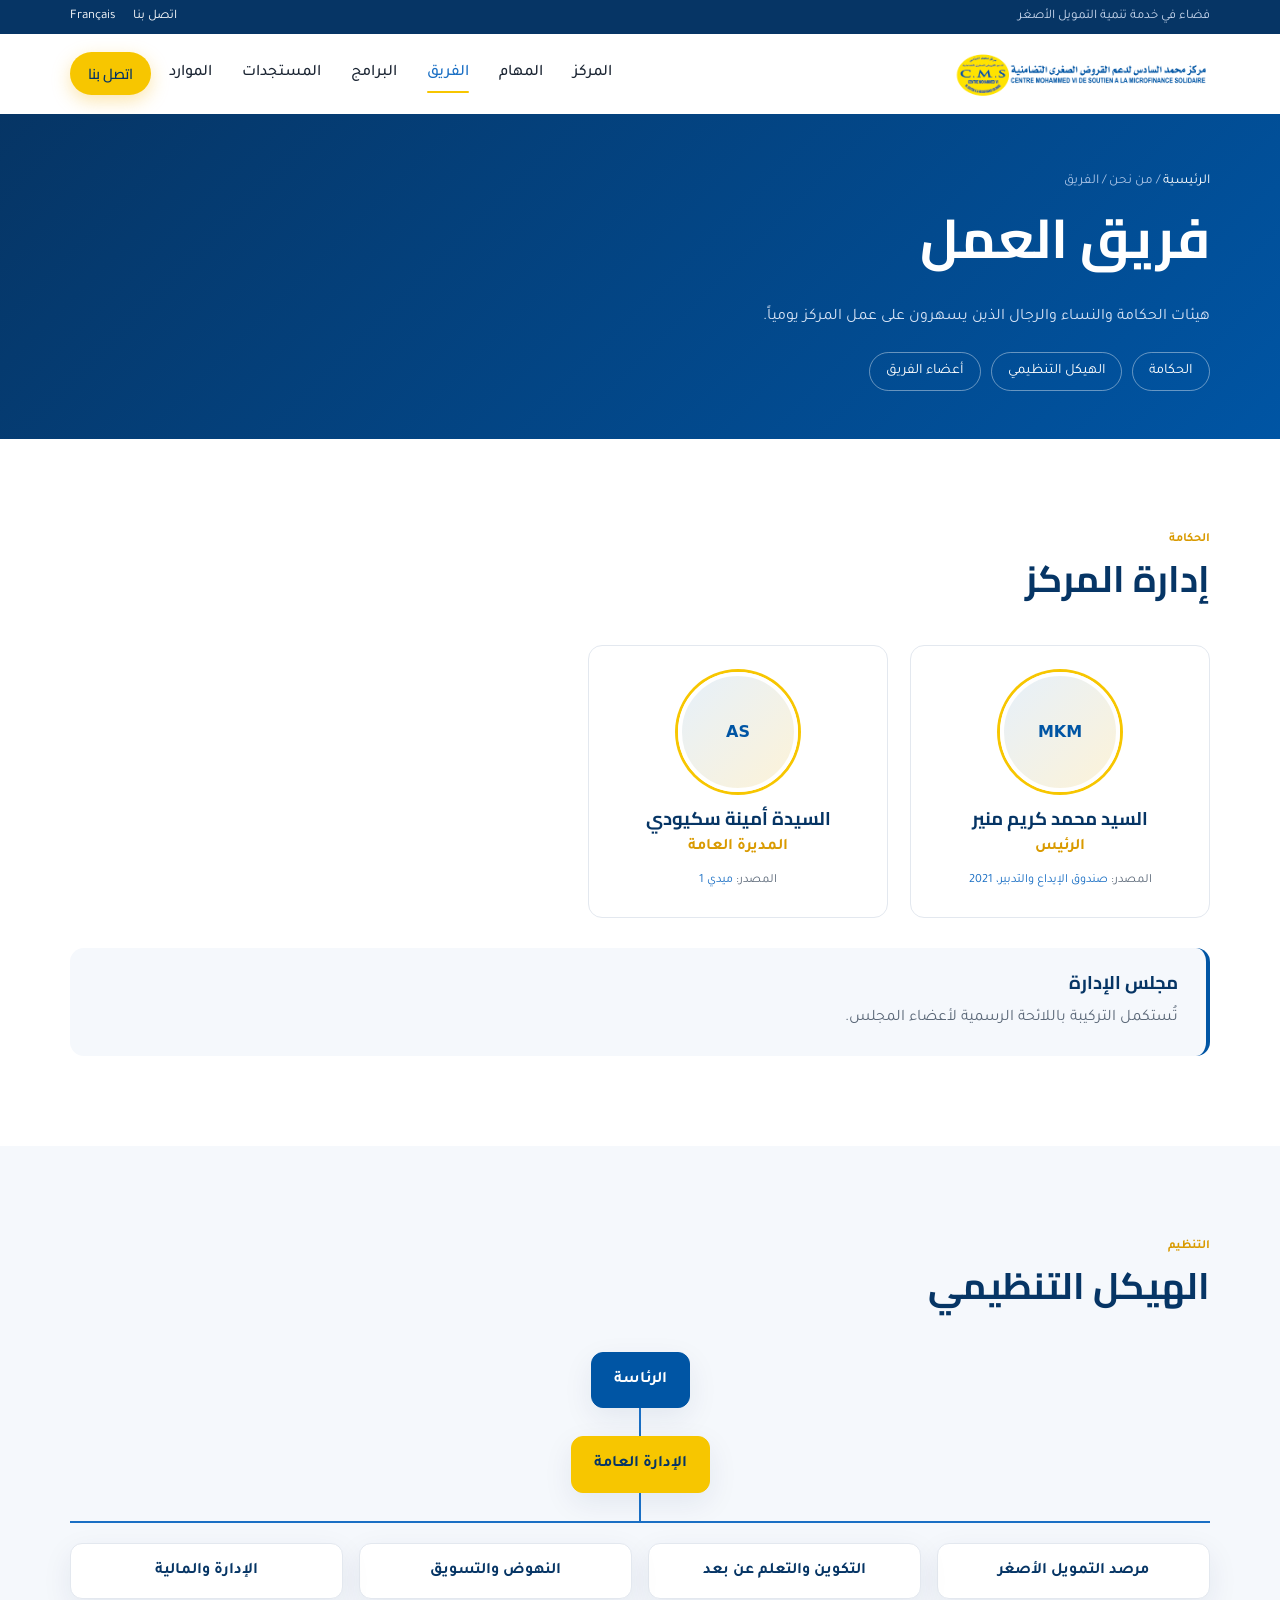
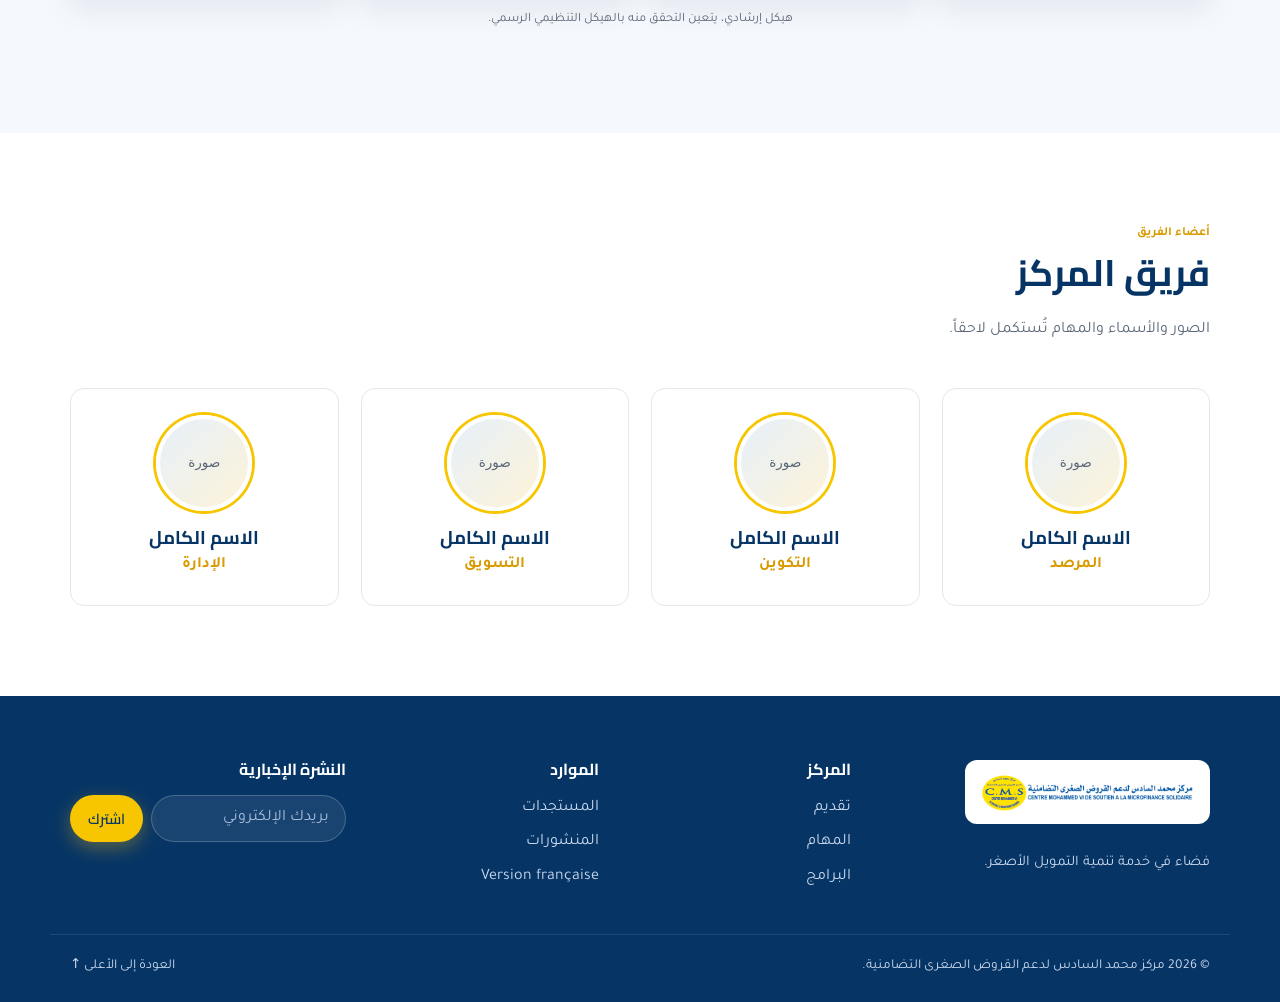
==== ar-equipe.html @ e0a9ecdb "Add team page (FR/AR): leadership, governance, org chart, staff directory Co-Authored-By: Claude Opu" ====
<!doctype html>
<html lang="ar" dir="rtl">
<head>
  <meta charset="utf-8">
  <meta name="viewport" content="width=device-width, initial-scale=1">
  <title>فريق العمل — المركز</title>
  <meta name="description" content="مركز محمد السادس لدعم القروض الصغرى التضامنية: فضاء في خدمة تنمية التمويل الأصغر بالمغرب.">
  <meta name="theme-color" content="#0055a4">
  <link rel="alternate" hreflang="fr" href="index.html">
  <link rel="preconnect" href="https://fonts.googleapis.com">
  <link rel="preconnect" href="https://fonts.gstatic.com" crossorigin>
  <link href="https://fonts.googleapis.com/css2?family=Cairo:wght@400;500;600;700;800&family=Tajawal:wght@400;500;700&display=swap" rel="stylesheet">
  <link rel="stylesheet" href="css/styles.css">
  <link rel="icon" href="assets/favicon.svg" type="image/svg+xml">
</head>
<body>
  <a class="skip-link" href="#main">الانتقال إلى المحتوى</a>

  <header class="site-header" id="top">
    <div class="topbar">
      <div class="container topbar__inner">
        <span>فضاء في خدمة تنمية التمويل الأصغر</span>
        <div class="topbar__links">
          <a href="ar.html#contact">اتصل بنا</a>
          <a href="equipe.html" lang="fr" hreflang="fr">Français</a>
        </div>
      </div>
    </div>
    <div class="container nav">
      <a class="brand" href="ar.html" aria-label="الصفحة الرئيسية">
        <img class="brand__logo" src="assets/logo-cms.png" width="588" height="119" alt="مركز محمد السادس لدعم القروض الصغرى التضامنية">
      </a>
      <button class="nav__toggle" aria-expanded="false" aria-controls="nav-menu" aria-label="فتح القائمة">
        <span></span><span></span><span></span>
      </button>
      <nav class="nav__menu" id="nav-menu" aria-label="القائمة الرئيسية">
        <ul>
          <li><a href="ar.html#centre">المركز</a></li>
          <li><a href="ar.html#missions">المهام</a></li>
          <li><a class="is-active" href="ar-equipe.html" aria-current="page">الفريق</a></li>
          <li><a href="ar.html#programmes">البرامج</a></li>
          <li><a href="ar.html#actualites">المستجدات</a></li>
          <li><a href="ar.html#publications">الموارد</a></li>
          <li><a class="btn btn--accent btn--sm" href="ar.html#contact">اتصل بنا</a></li>
        </ul>
      </nav>
    </div>
  </header>

  <main id="main">
    <section class="page-hero">
      <div class="container">
        <nav class="crumbs" aria-label="مسار التصفح"><a href="ar.html">الرئيسية</a> <span>/</span> من نحن <span>/</span> الفريق</nav>
        <h1>فريق العمل</h1>
        <p class="lead">هيئات الحكامة والنساء والرجال الذين يسهرون على عمل المركز يومياً.</p>
        <div class="subnav">
          <a href="#gouvernance">الحكامة</a><a href="#organigramme">الهيكل التنظيمي</a><a href="#trombinoscope">أعضاء الفريق</a>
        </div>
      </div>
    </section>

    <section class="section" id="gouvernance">
      <div class="container">
        <header class="section__head"><p class="eyebrow">الحكامة</p><h2>إدارة المركز</h2></header>
        <div class="team team--lead">
          <article class="member">
            <div class="member__photo"><span>MKM</span></div>
            <h3>السيد محمد كريم منير</h3>
            <p class="member__role">الرئيس</p>
            <p class="member__src">المصدر: <a href="https://www.cdg.ma/fr/signature-dune-convention-de-partenariat-entre-jaida-et-le-centre-mohammed-vi-de-soutien-la-1" target="_blank" rel="noopener">صندوق الإيداع والتدبير، 2021</a></p>
          </article>
          <article class="member">
            <div class="member__photo"><span>AS</span></div>
            <h3>السيدة أمينة سكيودي</h3>
            <p class="member__role">المديرة العامة</p>
            <p class="member__src">المصدر: <a href="https://www.medi1news.com/fr/article/413232.html" target="_blank" rel="noopener">ميدي 1</a></p>
          </article>
        </div>
        <div class="board">
          <h3>مجلس الإدارة</h3>
          <p>تُستكمل التركيبة باللائحة الرسمية لأعضاء المجلس.</p>
        </div>
      </div>
    </section>

    <section class="section section--tint" id="organigramme">
      <div class="container">
        <header class="section__head"><p class="eyebrow">التنظيم</p><h2>الهيكل التنظيمي</h2></header>
        <div class="org">
          <div class="org__node org__node--top">الرئاسة</div>
          <div class="org__line"></div>
          <div class="org__node org__node--dg">الإدارة العامة</div>
          <div class="org__line"></div>
          <div class="org__row">
            <div class="org__node">مرصد التمويل الأصغر</div>
            <div class="org__node">التكوين والتعلم عن بعد</div>
            <div class="org__node">النهوض والتسويق</div>
            <div class="org__node">الإدارة والمالية</div>
          </div>
        </div>
        <p class="stats__note">هيكل إرشادي، يتعين التحقق منه بالهيكل التنظيمي الرسمي.</p>
      </div>
    </section>

    <section class="section" id="trombinoscope">
      <div class="container">
        <header class="section__head"><p class="eyebrow">أعضاء الفريق</p><h2>فريق المركز</h2><p>الصور والأسماء والمهام تُستكمل لاحقاً.</p></header>
        <div class="team">
          <article class="member member--sm"><div class="member__photo"><span>صورة</span></div><h3>الاسم الكامل</h3><p class="member__role">المرصد</p></article>
          <article class="member member--sm"><div class="member__photo"><span>صورة</span></div><h3>الاسم الكامل</h3><p class="member__role">التكوين</p></article>
          <article class="member member--sm"><div class="member__photo"><span>صورة</span></div><h3>الاسم الكامل</h3><p class="member__role">التسويق</p></article>
          <article class="member member--sm"><div class="member__photo"><span>صورة</span></div><h3>الاسم الكامل</h3><p class="member__role">الإدارة</p></article>
        </div>
      </div>
    </section>
  
  </main>

  <footer class="site-footer">
    <div class="container footer__grid">
      <div>
        <a class="footer__logo" href="#top"><img src="assets/logo-cms.png" width="588" height="119" alt="مركز محمد السادس لدعم القروض الصغرى التضامنية"></a>
        <p class="footer__tag">فضاء في خدمة تنمية التمويل الأصغر.</p>
      </div>
      <div>
        <h4>المركز</h4>
        <ul><li><a href="ar.html#centre">تقديم</a></li><li><a href="ar.html#missions">المهام</a></li><li><a href="ar.html#programmes">البرامج</a></li></ul>
      </div>
      <div>
        <h4>الموارد</h4>
        <ul><li><a href="ar.html#actualites">المستجدات</a></li><li><a href="ar.html#publications">المنشورات</a></li><li><a href="index.html" lang="fr">Version française</a></li></ul>
      </div>
      <div>
        <h4>النشرة الإخبارية</h4>
        <form class="newsletter" id="newsletter-form" novalidate>
          <label class="sr-only" for="nl-email">البريد الإلكتروني</label>
          <input id="nl-email" type="email" placeholder="بريدك الإلكتروني" required>
          <button class="btn btn--accent btn--sm" type="submit">اشترك</button>
        </form>
        <p class="newsletter__status" role="status" aria-live="polite"></p>
      </div>
    </div>
    <div class="container footer__bottom">
      <p>© <span id="year"></span> مركز محمد السادس لدعم القروض الصغرى التضامنية.</p>
      <a href="#top">العودة إلى الأعلى ↑</a>
    </div>
  </footer>

  <script src="js/main.js" defer></script>
</body>
</html>
---- css/styles.css ----
/* ==========================================================
   CM6 — Redesign
   Palette: deep blue + warm yellow (adjust tokens below)
   ========================================================== */
:root {
  --blue-900: #063565;
  --blue-800: #0055a4;
  --blue-600: #1a6fc4;
  --blue-100: #e6f0fa;
  --yellow: #f7c600;
  --yellow-600: #d99a00;
  --ink: #1b2533;
  --muted: #5b6878;
  --line: #e3e8ef;
  --bg: #ffffff;
  --tint: #f5f8fc;
  --radius: 14px;
  --shadow: 0 10px 30px rgba(7, 42, 86, .08);
  --shadow-lg: 0 20px 50px rgba(7, 42, 86, .16);
  --font: "Inter", system-ui, -apple-system, "Segoe UI", Roboto, sans-serif;
  --font-display: "Poppins", var(--font);
  --container: 1180px;
}

*, *::before, *::after { box-sizing: border-box; }
html { scroll-behavior: smooth; scroll-padding-top: 90px; }
body { margin: 0; font-family: var(--font); color: var(--ink); background: var(--bg); line-height: 1.65; -webkit-font-smoothing: antialiased; }
img, svg { display: block; max-width: 100%; }
a { color: var(--blue-600); text-decoration: none; }
a:hover { text-decoration: underline; }
h1, h2, h3, h4 { font-family: var(--font-display); line-height: 1.2; margin: 0 0 .6em; color: var(--blue-900); }
h1 { font-size: clamp(2rem, 4.6vw, 3.4rem); }
h2 { font-size: clamp(1.6rem, 3vw, 2.3rem); }
h3 { font-size: 1.15rem; }
p { margin: 0 0 1em; }

.container { width: 100%; max-width: var(--container); margin: 0 auto; padding: 0 20px; }
.sr-only { position: absolute; width: 1px; height: 1px; overflow: hidden; clip: rect(0 0 0 0); white-space: nowrap; }
.skip-link { position: absolute; left: 8px; top: 8px; transform: translateY(-200%); background: var(--yellow); color: var(--blue-900); padding: 8px 14px; border-radius: 8px; z-index: 100; }
.skip-link:focus { transform: none; }
[dir="rtl"] .skip-link { left: auto; right: 8px; }
:focus-visible { outline: 3px solid var(--yellow); outline-offset: 2px; }

/* ---------- Buttons ---------- */
.btn { display: inline-flex; align-items: center; justify-content: center; gap: .5em; padding: .85em 1.5em; border-radius: 999px; font-weight: 600; font-size: .98rem; border: 2px solid transparent; cursor: pointer; transition: transform .2s, background .2s, color .2s, box-shadow .2s; text-decoration: none !important; font-family: inherit; white-space: nowrap; }
.btn:hover { transform: translateY(-2px); }
.btn--sm { padding: .55em 1.1em; font-size: .9rem; }
.btn--primary { background: var(--blue-800); color: #fff; }
.btn--primary:hover { background: var(--blue-600); }
.btn--accent { background: var(--yellow); color: var(--blue-900); box-shadow: 0 6px 18px rgba(246, 184, 26, .35); }
.btn--accent:hover { background: #ffc93d; }
.btn--ghost { color: #fff; border-color: rgba(255,255,255,.55); }
.btn--ghost:hover { background: rgba(255,255,255,.12); }
.btn--outline { color: var(--blue-800); border-color: var(--blue-800); background: transparent; }
.btn--outline:hover { background: var(--blue-800); color: #fff; }

.eyebrow { text-transform: uppercase; letter-spacing: .12em; font-size: .78rem; font-weight: 700; color: var(--yellow-600); margin-bottom: .6em; }
.link-arrow { font-weight: 600; display: inline-flex; gap: .4em; align-items: center; }
.link-arrow::after { content: "→"; transition: transform .2s; }
.link-arrow:hover::after { transform: translateX(4px); }

/* ---------- Header ---------- */
.site-header { position: sticky; top: 0; z-index: 50; background: rgba(255,255,255,.96); backdrop-filter: blur(8px); transition: box-shadow .25s; }
.site-header.is-scrolled { box-shadow: 0 4px 20px rgba(7,42,86,.08); }
.topbar { background: var(--blue-900); color: #c9d8ee; font-size: .82rem; }
.topbar__inner { display: flex; justify-content: space-between; align-items: center; padding-top: 6px; padding-bottom: 6px; }
.topbar__links { display: flex; gap: 18px; }
.topbar a { color: #fff; }
.nav { display: flex; align-items: center; justify-content: space-between; padding-top: 14px; padding-bottom: 14px; }

.brand { display: flex; align-items: center; gap: 12px; color: var(--blue-900); text-decoration: none !important; }
.brand__mark { display: grid; place-items: center; width: 50px; height: 50px; border-radius: 12px; background: linear-gradient(135deg, var(--blue-800), var(--blue-600)); color: #fff; font-family: var(--font-display); font-weight: 800; font-size: 1rem; position: relative; }
.brand__mark::after { content: ""; position: absolute; right: -4px; bottom: -4px; width: 14px; height: 14px; border-radius: 50%; background: var(--yellow); border: 3px solid #fff; }
.brand__text { display: flex; flex-direction: column; line-height: 1.2; }
.brand__text strong { font-family: var(--font-display); font-size: 1rem; }
.brand__text small { font-size: .74rem; color: var(--muted); }
.brand--light { color: #fff; }
.brand--light .brand__text small { color: #a9bedb; }
.brand--light .brand__mark::after { border-color: var(--blue-900); }

.nav__menu ul { display: flex; align-items: center; gap: 6px; list-style: none; margin: 0; padding: 0; }
.nav__menu a:not(.btn) { display: block; padding: 8px 12px; color: var(--ink); font-weight: 500; border-radius: 8px; position: relative; }
.nav__menu a:not(.btn):hover, .nav__menu a.is-active { color: var(--blue-600); text-decoration: none; }
.nav__menu a.is-active::after { content: ""; position: absolute; left: 12px; right: 12px; bottom: 2px; height: 2px; background: var(--yellow); border-radius: 2px; }
.nav__toggle { display: none; background: none; border: 0; width: 44px; height: 44px; cursor: pointer; padding: 10px; }
.nav__toggle span { display: block; height: 2px; background: var(--blue-900); margin: 5px 0; border-radius: 2px; transition: transform .25s, opacity .25s; }
.nav__toggle[aria-expanded="true"] span:nth-child(1) { transform: translateY(7px) rotate(45deg); }
.nav__toggle[aria-expanded="true"] span:nth-child(2) { opacity: 0; }
.nav__toggle[aria-expanded="true"] span:nth-child(3) { transform: translateY(-7px) rotate(-45deg); }

/* ---------- Hero ---------- */
.hero { position: relative; background: radial-gradient(1200px 500px at 85% -10%, rgba(246,184,26,.25), transparent 60%), linear-gradient(135deg, var(--blue-900), var(--blue-800) 55%, var(--blue-600)); color: #fff; padding: 90px 0 140px; overflow: hidden; }
.hero h1 { color: #fff; }
.hero .hl { color: var(--yellow); }
.hero .eyebrow { color: var(--yellow); }
.hero .lead { font-size: 1.12rem; color: #d7e3f5; max-width: 560px; }
.hero__inner { display: grid; grid-template-columns: 1.15fr .85fr; gap: 50px; align-items: center; }
.hero__cta { display: flex; flex-wrap: wrap; gap: 14px; margin-top: 28px; }
.hero__visual { position: relative; min-height: 340px; }
.hero__circle { position: absolute; inset: 20px 10px; border-radius: 50%; border: 2px dashed rgba(255,255,255,.25); animation: spin 60s linear infinite; }
.hero__card { position: absolute; display: flex; align-items: center; gap: 10px; background: #fff; color: var(--blue-900); font-weight: 600; padding: 14px 20px; border-radius: 14px; box-shadow: var(--shadow-lg); z-index: 1; animation: float 6s ease-in-out infinite; white-space: nowrap; }
.hero__card--1 { top: 10%; left: 0; }
.hero__card--2 { top: 44%; right: 0; animation-delay: -2s; }
.hero__card--3 { bottom: 6%; left: 14%; animation-delay: -4s; }
.dot { width: 12px; height: 12px; border-radius: 50%; background: var(--blue-600); }
.dot--y { background: var(--yellow); }
.hero__wave { position: absolute; left: 0; right: 0; bottom: -1px; width: 100%; height: 90px; fill: #fff; }
@keyframes float { 0%,100% { transform: translateY(0); } 50% { transform: translateY(-12px); } }
@keyframes spin { to { transform: rotate(360deg); } }

/* ---------- Stats ---------- */
.stats { margin-top: -70px; position: relative; z-index: 2; }
.stats__grid { display: grid; grid-template-columns: repeat(4, 1fr); background: #fff; border-radius: var(--radius); box-shadow: var(--shadow-lg); padding: 0; overflow: hidden; }
.stat { padding: 30px 24px; text-align: center; border-right: 1px solid var(--line); }
.stat:last-child { border-right: 0; }
.stat__num { display: block; font-family: var(--font-display); font-weight: 800; font-size: 2.3rem; color: var(--blue-800); }
.stat__label { color: var(--muted); font-size: .92rem; }
.stats__note { text-align: center; font-size: .8rem; color: var(--muted); margin-top: 10px; }

/* ---------- Sections ---------- */
.section { padding: 90px 0; }
.section--tint { background: var(--tint); }
.section__head { max-width: 680px; margin-bottom: 44px; }
.section__head--row { max-width: none; display: flex; justify-content: space-between; align-items: end; gap: 20px; flex-wrap: wrap; }
.section__head p:last-child { color: var(--muted); }

.split { display: grid; grid-template-columns: 1fr 1fr; gap: 60px; align-items: center; }
.photo-placeholder { display: grid; place-items: center; background: linear-gradient(135deg, var(--blue-100), #fdf3d8); border-radius: var(--radius); color: var(--muted); font-size: .9rem; min-height: 180px; }
.split__media .photo-placeholder { aspect-ratio: 4 / 3.4; box-shadow: var(--shadow); position: relative; }
.split__media .photo-placeholder::after { content: ""; position: absolute; width: 120px; height: 120px; border-radius: 24px; background: var(--yellow); right: -20px; bottom: -20px; z-index: -1; }
.split__media { position: relative; z-index: 0; }
.checklist { list-style: none; padding: 0; margin: 0 0 1.4em; }
.checklist li { padding-left: 32px; position: relative; margin-bottom: 10px; }
.checklist li::before { content: "✓"; position: absolute; left: 0; top: 1px; width: 22px; height: 22px; border-radius: 50%; background: var(--blue-100); color: var(--blue-600); font-size: .8rem; font-weight: 700; display: grid; place-items: center; }

/* Cards */
.cards { display: grid; grid-template-columns: repeat(4, 1fr); gap: 22px; }
.card { background: #fff; border: 1px solid var(--line); border-radius: var(--radius); padding: 28px 24px; transition: transform .25s, box-shadow .25s, border-color .25s; }
.card:hover { transform: translateY(-6px); box-shadow: var(--shadow); border-color: transparent; }
.card p { color: var(--muted); font-size: .95rem; margin: 0; }
.card__icon { width: 54px; height: 54px; border-radius: 14px; background: var(--blue-100); display: grid; place-items: center; margin-bottom: 18px; transition: background .25s; }
.card__icon svg { width: 26px; height: 26px; fill: none; stroke: var(--blue-600); stroke-width: 2; stroke-linecap: round; stroke-linejoin: round; }
.card:hover .card__icon { background: var(--yellow); }
.card:hover .card__icon svg { stroke: var(--blue-900); }

/* Programmes */
.filters { display: flex; flex-wrap: wrap; gap: 10px; margin-bottom: 30px; }
.chip { font: inherit; font-weight: 500; font-size: .9rem; padding: .5em 1.1em; border-radius: 999px; border: 1px solid var(--line); background: #fff; color: var(--ink); cursor: pointer; transition: all .2s; }
.chip:hover { border-color: var(--blue-600); color: var(--blue-600); }
.chip.is-active { background: var(--blue-800); border-color: var(--blue-800); color: #fff; }
.programs { display: grid; grid-template-columns: repeat(3, 1fr); gap: 22px; }
.program { border-radius: var(--radius); padding: 28px; background: #fff; border: 1px solid var(--line); border-top: 4px solid var(--blue-600); transition: transform .25s, box-shadow .25s; }
.program:nth-child(3n+2) { border-top-color: var(--yellow); }
.program:hover { transform: translateY(-4px); box-shadow: var(--shadow); }
.program p { color: var(--muted); font-size: .95rem; }
.program.is-hidden { display: none; }
.tag { display: inline-block; font-size: .74rem; font-weight: 600; background: var(--blue-100); color: var(--blue-800); padding: .3em .8em; border-radius: 999px; margin-bottom: 12px; }

/* News */
.news { display: grid; grid-template-columns: 1.4fr 1fr 1fr; gap: 22px; }
.news__item { background: #fff; border-radius: var(--radius); overflow: hidden; box-shadow: var(--shadow); display: flex; flex-direction: column; transition: transform .25s; }
.news__item:hover { transform: translateY(-4px); }
.news__img { border-radius: 0; aspect-ratio: 16 / 10; min-height: 0; }
.news__body { padding: 22px; }
.news__body time { font-size: .8rem; color: var(--yellow-600); font-weight: 600; }
.news__body h3 { margin-top: .4em; }
.news__body h3 a { color: var(--blue-900); }
.news__body p { color: var(--muted); font-size: .94rem; margin: 0; }

/* Publications */
.docs { list-style: none; padding: 0; margin: 0; display: grid; gap: 14px; }
.doc { display: grid; grid-template-columns: auto 1fr auto; gap: 20px; align-items: center; padding: 20px 24px; border: 1px solid var(--line); border-radius: var(--radius); transition: border-color .2s, box-shadow .2s; }
.doc:hover { border-color: var(--blue-600); box-shadow: var(--shadow); }
.doc h3 { margin: 0 0 .2em; font-size: 1.05rem; }
.doc p { margin: 0; color: var(--muted); font-size: .92rem; }
.doc__type { width: 52px; height: 52px; display: grid; place-items: center; border-radius: 12px; background: #fdf3d8; color: var(--yellow-600); font-weight: 700; font-size: .8rem; }

/* CTA */
.cta { background: linear-gradient(120deg, var(--blue-800), var(--blue-600)); color: #fff; padding: 60px 0; position: relative; overflow: hidden; }
.cta::before { content: ""; position: absolute; width: 360px; height: 360px; border-radius: 50%; background: rgba(246,184,26,.18); right: -100px; top: -150px; }
.cta__inner { display: flex; align-items: center; justify-content: space-between; gap: 30px; position: relative; }
.cta h2 { color: #fff; margin-bottom: .3em; }
.cta p { color: #d7e3f5; margin: 0; }

/* Contact */
.split--contact { align-items: start; }
.contact-list { list-style: none; padding: 0; margin: 0; display: grid; gap: 16px; }
.contact-list li { display: flex; flex-direction: column; padding: 16px 20px; background: var(--tint); border-radius: 12px; border-left: 4px solid var(--yellow); }
.contact-list strong { color: var(--blue-900); font-size: .9rem; }
.contact-list span { color: var(--muted); }
.form { display: grid; gap: 16px; background: #fff; padding: 32px; border-radius: var(--radius); box-shadow: var(--shadow); }
.form__row { display: grid; grid-template-columns: 1fr 1fr; gap: 16px; }
.form label { display: grid; gap: 6px; font-weight: 600; font-size: .9rem; color: var(--blue-900); }
.form input, .form select, .form textarea { font: inherit; font-weight: 400; padding: .8em 1em; border: 1px solid var(--line); border-radius: 10px; background: var(--tint); color: var(--ink); width: 100%; transition: border-color .2s, background .2s; }
.form input:focus, .form select:focus, .form textarea:focus { outline: none; border-color: var(--blue-600); background: #fff; box-shadow: 0 0 0 3px rgba(21,87,168,.15); }
.form .is-invalid { border-color: #d64545; }
.form button { justify-self: start; }
.form__status { margin: 0; font-size: .92rem; min-height: 1.4em; }
.form__status.ok, .newsletter__status.ok { color: #1e8a4c; }
.form__status.err, .newsletter__status.err { color: #d64545; }

/* Footer */
.site-footer { background: var(--blue-900); color: #c9d8ee; padding-top: 64px; }
.footer__grid { display: grid; grid-template-columns: 1.5fr 1fr 1fr 1.3fr; gap: 40px; padding-bottom: 44px; }
.site-footer h4 { color: #fff; font-size: 1rem; margin-bottom: 1em; }
.site-footer ul { list-style: none; padding: 0; margin: 0; display: grid; gap: 8px; }
.site-footer a { color: #c9d8ee; }
.site-footer a:hover { color: var(--yellow); }
.footer__tag { margin-top: 16px; font-size: .92rem; max-width: 300px; }
.newsletter { display: flex; gap: 8px; }
.newsletter input { flex: 1; min-width: 0; font: inherit; padding: .55em 1em; border-radius: 999px; border: 1px solid rgba(255,255,255,.2); background: rgba(255,255,255,.08); color: #fff; }
.newsletter input::placeholder { color: #a9bedb; }
.newsletter__status { font-size: .85rem; margin: 8px 0 0; min-height: 1.2em; }
.footer__bottom { display: flex; justify-content: space-between; flex-wrap: wrap; gap: 10px; border-top: 1px solid rgba(255,255,255,.1); padding-top: 20px; padding-bottom: 24px; font-size: .85rem; }
.footer__bottom p { margin: 0; }

/* Logo */
.brand__logo { height: 52px; width: auto; }
.footer__logo { display: inline-block; background: #fff; padding: 10px 14px; border-radius: 12px; }
.footer__logo img { height: 44px; width: auto; }
.stat__label em { display: block; font-style: normal; font-size: .78rem; color: var(--yellow-600); margin-top: 2px; }

/* ---------- Arabic / RTL ---------- */
[dir="rtl"] body, html[dir="rtl"] body { font-family: "Tajawal", "Cairo", system-ui, sans-serif; }
[dir="rtl"] h1, [dir="rtl"] h2, [dir="rtl"] h3, [dir="rtl"] h4, [dir="rtl"] .stat__num, [dir="rtl"] .btn { font-family: "Cairo", "Tajawal", system-ui, sans-serif; }
[dir="rtl"] .eyebrow { letter-spacing: 0; }
[dir="rtl"] .checklist li { padding-left: 0; padding-right: 32px; }
[dir="rtl"] .checklist li::before { left: auto; right: 0; }
[dir="rtl"] .link-arrow::after { content: "←"; }
[dir="rtl"] .link-arrow:hover::after { transform: translateX(-4px); }
[dir="rtl"] .contact-list li { border-left: 0; border-right: 4px solid var(--yellow); }
[dir="rtl"] .split__media .photo-placeholder::after { right: auto; left: -20px; }
[dir="rtl"] .stat { border-right: 0; border-left: 1px solid var(--line); }
[dir="rtl"] .stat:last-child { border-left: 0; }
[dir="rtl"] .hero__card--1 { left: auto; right: 0; }
[dir="rtl"] .hero__card--2 { right: auto; left: 0; }
[dir="rtl"] .hero__card--3 { left: auto; right: 14%; }
[dir="rtl"] .cta::before { right: auto; left: -100px; }
[dir="rtl"] .doc__type { font-size: .78rem; }


/* ---------- Team page ---------- */
.page-hero { background: linear-gradient(135deg, var(--blue-900), var(--blue-800)); color: #fff; padding-block: 56px 48px; }
.page-hero h1 { color: #fff; }
.page-hero .lead { color: #d7e3f5; max-width: 620px; }
.crumbs { font-size: .85rem; color: #a9c3e6; margin-bottom: 14px; }
.crumbs a { color: #fff; }
.subnav { display: flex; flex-wrap: wrap; gap: 10px; margin-top: 22px; }
.subnav a { color: #fff; border: 1px solid rgba(255,255,255,.4); border-radius: 999px; padding: .45em 1.1em; font-size: .9rem; }
.subnav a:hover { background: var(--yellow); color: var(--blue-900); border-color: var(--yellow); text-decoration: none; }
.team { display: grid; grid-template-columns: repeat(4, 1fr); gap: 22px; }
.team--lead { grid-template-columns: repeat(2, minmax(0, 300px)); margin-bottom: 30px; }
.member { text-align: center; background: #fff; border: 1px solid var(--line); border-radius: var(--radius); padding: 26px 20px; }
.member__photo { width: 120px; height: 120px; margin: 0 auto 16px; border-radius: 50%; display: grid; place-items: center; background: linear-gradient(135deg, var(--blue-100), #fdf3d8); color: var(--blue-800); font-family: var(--font-display); font-weight: 700; border: 4px solid #fff; box-shadow: 0 0 0 3px var(--yellow); }
.member--sm .member__photo { width: 96px; height: 96px; font-weight: 500; font-size: .85rem; color: var(--muted); }
.member h3 { margin-bottom: .2em; }
.member__role { color: var(--yellow-600); font-weight: 600; margin: 0; }
.member__src { font-size: .78rem; color: var(--muted); margin: 10px 0 0; }
.board { background: var(--tint); border-radius: var(--radius); padding: 24px 28px; border-inline-start: 4px solid var(--blue-800); }
.board p { margin: 0; color: var(--muted); }
.org { display: flex; flex-direction: column; align-items: center; }
.org__node { background: #fff; border: 1px solid var(--line); border-radius: 12px; padding: 14px 22px; font-weight: 600; color: var(--blue-900); text-align: center; box-shadow: var(--shadow); }
.org__node--top { background: var(--blue-800); color: #fff; border-color: var(--blue-800); }
.org__node--dg { background: var(--yellow); border-color: var(--yellow); }
.org__line { width: 2px; height: 28px; background: var(--blue-600); }
.org__row { display: grid; grid-template-columns: repeat(4, 1fr); gap: 16px; width: 100%; padding-top: 20px; border-top: 2px solid var(--blue-600); }
@media (max-width: 900px) { .team { grid-template-columns: repeat(2, 1fr); } .org__row { grid-template-columns: 1fr 1fr; } }
@media (max-width: 600px) { .team--lead { grid-template-columns: 1fr; } .org__row { grid-template-columns: 1fr; } .team { grid-template-columns: 1fr 1fr; gap: 14px; } .member { padding: 20px 12px; } }

/* Reveal on scroll */
.reveal { opacity: 0; transform: translateY(24px); transition: opacity .7s ease, transform .7s ease; }
.reveal.is-visible { opacity: 1; transform: none; }
.no-js .reveal { opacity: 1; transform: none; }

/* ---------- Responsive ---------- */
@media (max-width: 1024px) {
  .cards { grid-template-columns: repeat(2, 1fr); }
  .programs { grid-template-columns: repeat(2, 1fr); }
  .news { grid-template-columns: 1fr 1fr; }
  .news__item:first-child { grid-column: 1 / -1; }
  .footer__grid { grid-template-columns: 1fr 1fr; }
}
@media (max-width: 900px) {
  .nav__toggle { display: block; }
  .nav__menu { position: fixed; inset: var(--header-h, 110px) 0 auto 0; background: #fff; box-shadow: 0 20px 30px rgba(7,42,86,.12); max-height: 0; overflow: hidden; transition: max-height .35s ease; }
  .nav__menu.is-open { max-height: 80vh; }
  .nav__menu ul { flex-direction: column; align-items: stretch; padding: 12px 20px 24px; gap: 2px; }
  .nav__menu a:not(.btn) { padding: 12px 8px; border-bottom: 1px solid var(--line); }
  .nav__menu a.is-active::after { display: none; }
  .nav__menu .btn { margin-top: 12px; }
  .hero { padding: 60px 0 120px; }
  .hero__inner, .split { grid-template-columns: 1fr; gap: 40px; }
  .hero__visual { min-height: 260px; }
  .stats__grid { grid-template-columns: repeat(2, 1fr); }
  .stat:nth-child(2) { border-right: 0; }
  [dir="rtl"] .stat:nth-child(2) { border-left: 0; }
  .stat:nth-child(-n+2) { border-bottom: 1px solid var(--line); }
  .cta__inner { flex-direction: column; align-items: flex-start; }
  .section { padding: 70px 0; }
}
@media (max-width: 600px) {
  .topbar__inner > span { display: none; }
  .topbar__inner { justify-content: flex-end; }
  .brand__text small { display: none; }
  .brand__logo { height: 36px; }
  .hero__visual { display: none; }
  .cards, .programs, .news, .form__row, .footer__grid { grid-template-columns: 1fr; }
  .doc { grid-template-columns: auto 1fr; }
  .doc .btn { grid-column: 1 / -1; justify-self: start; }
  .stat__num { font-size: 1.9rem; }
  .form { padding: 22px; }
}

@media (prefers-reduced-motion: reduce) {
  html { scroll-behavior: auto; }
  *, *::before, *::after { animation: none !important; transition: none !important; }
  .reveal { opacity: 1; transform: none; }
}
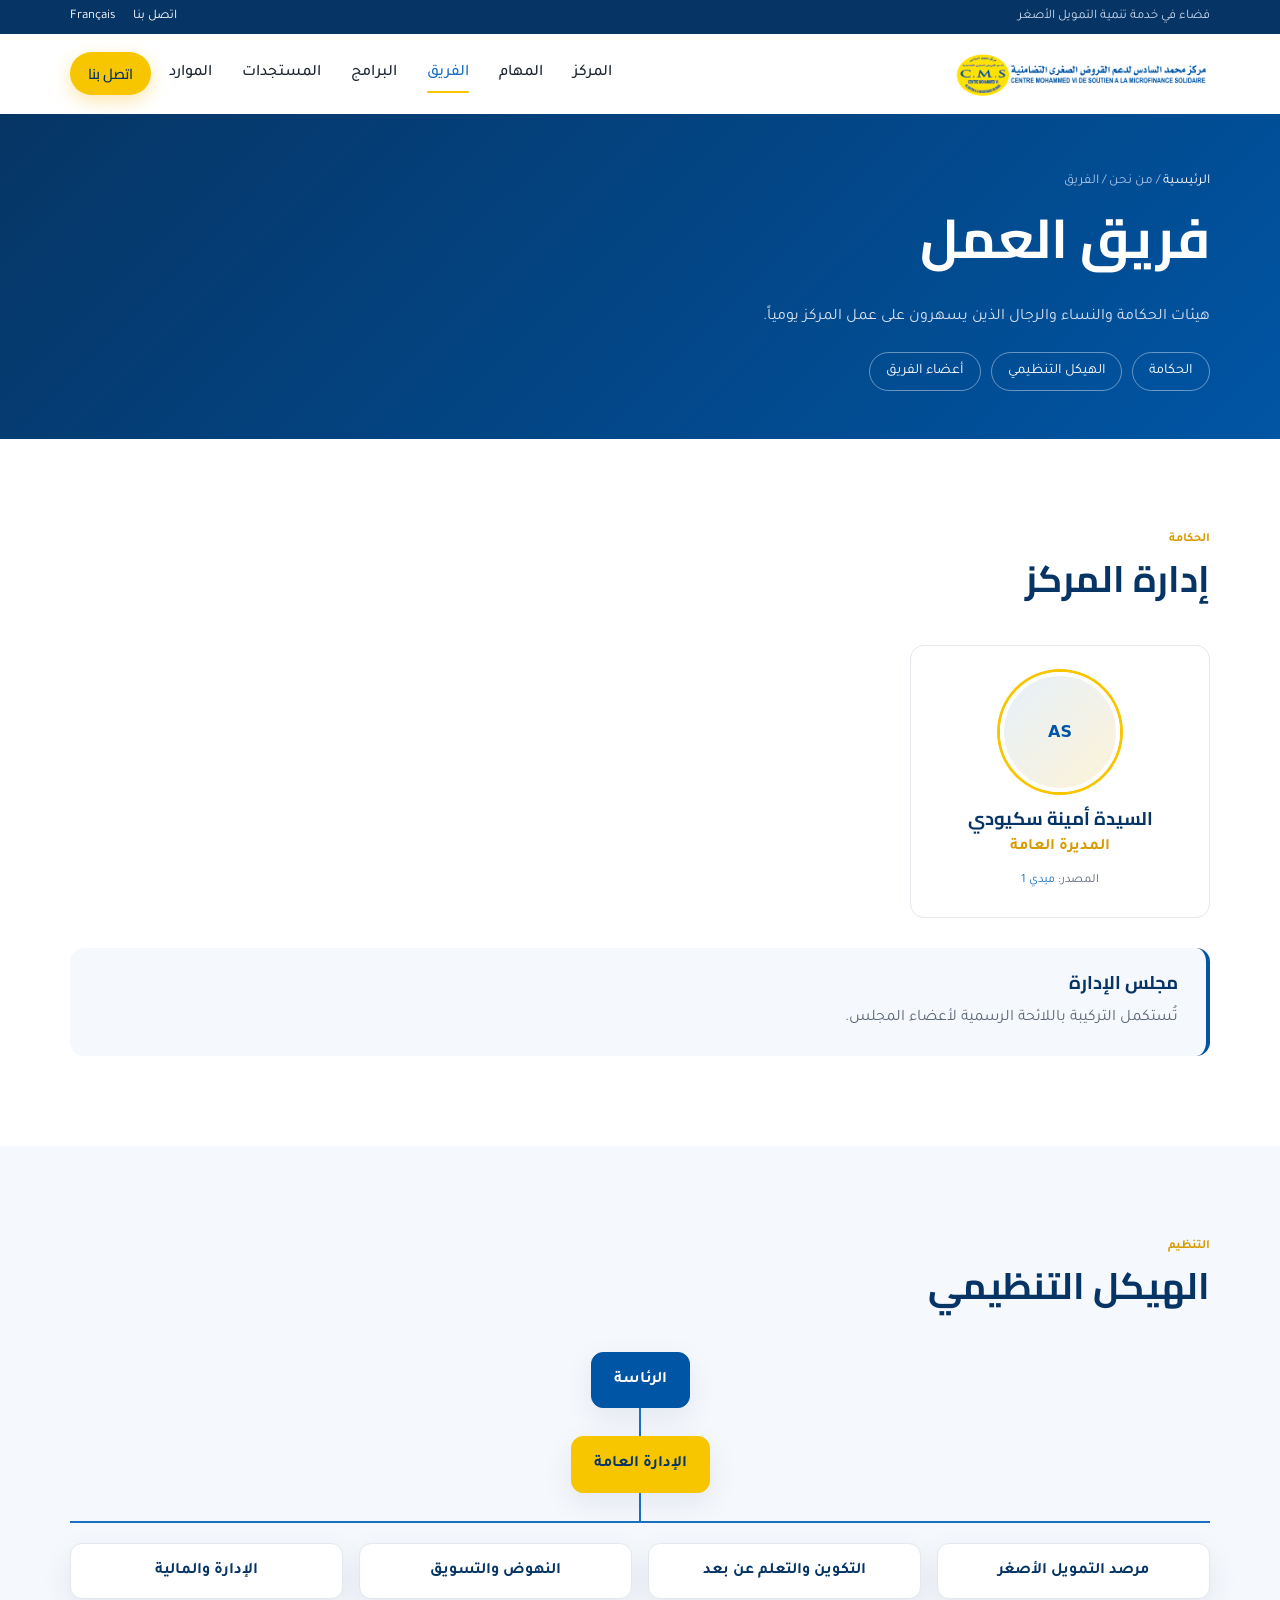
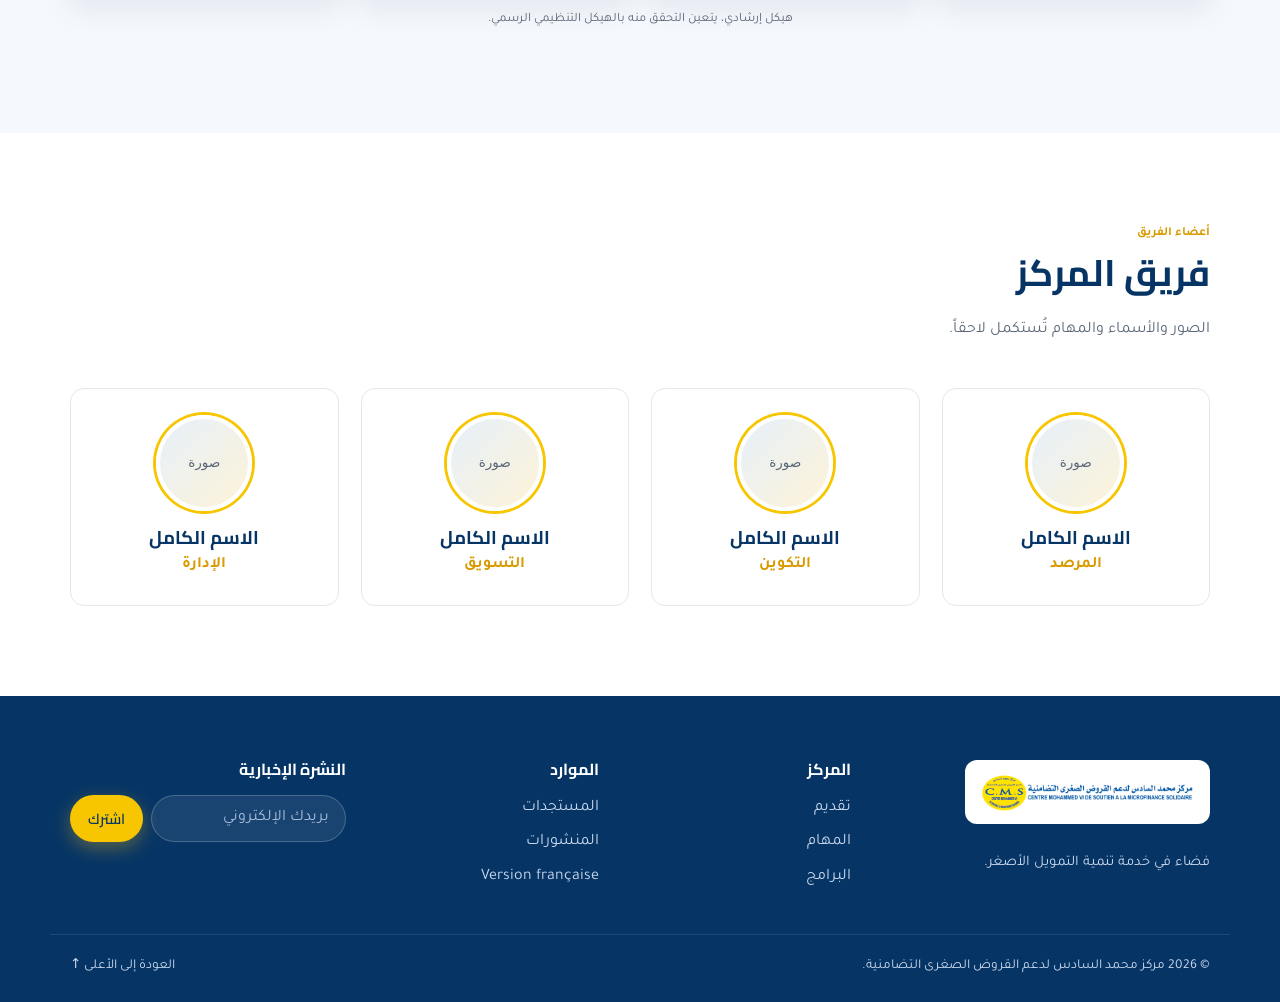
==== commit 1bcc701f: "Remove former president from team page Co-Authored-By: Claude Opus 5.5 <noreply@anthropic.com> Claud" ====
--- a/ar-equipe.html
+++ b/ar-equipe.html
@@ -63,12 +63,6 @@
       <div class="container">
         <header class="section__head"><p class="eyebrow">الحكامة</p><h2>إدارة المركز</h2></header>
         <div class="team team--lead">
-          <article class="member">
-            <div class="member__photo"><span>MKM</span></div>
-            <h3>السيد محمد كريم منير</h3>
-            <p class="member__role">الرئيس</p>
-            <p class="member__src">المصدر: <a href="https://www.cdg.ma/fr/signature-dune-convention-de-partenariat-entre-jaida-et-le-centre-mohammed-vi-de-soutien-la-1" target="_blank" rel="noopener">صندوق الإيداع والتدبير، 2021</a></p>
-          </article>
           <article class="member">
             <div class="member__photo"><span>AS</span></div>
             <h3>السيدة أمينة سكيودي</h3>
--- a/css/styles.css
+++ b/css/styles.css
@@ -267,6 +267,44 @@
 @media (max-width: 900px) { .team { grid-template-columns: repeat(2, 1fr); } .org__row { grid-template-columns: 1fr 1fr; } }
 @media (max-width: 600px) { .team--lead { grid-template-columns: 1fr; } .org__row { grid-template-columns: 1fr; } .team { grid-template-columns: 1fr 1fr; gap: 14px; } .member { padding: 20px 12px; } }
 
+
+/* ---------- Photos ---------- */
+.hero__visual { min-height: 0; }
+.hero__photo { margin: 0; border-radius: 22px; overflow: hidden; border: 6px solid rgba(255,255,255,.9); box-shadow: var(--shadow-lg); transform: rotate(1.5deg); }
+.hero__photo img { width: 100%; height: auto; aspect-ratio: 4 / 3; object-fit: cover; }
+.hero__visual .hero__card--1 { top: auto; bottom: -18px; left: -26px; }
+.hero__visual .hero__card--3 { bottom: auto; top: -18px; left: auto; right: -14px; }
+[dir="rtl"] .hero__photo { transform: rotate(-1.5deg); }
+[dir="rtl"] .hero__visual .hero__card--1 { left: auto; right: -26px; }
+[dir="rtl"] .hero__visual .hero__card--3 { right: auto; left: -14px; }
+.split__media .photo { width: 100%; height: auto; aspect-ratio: 4 / 3.4; object-fit: cover; border-radius: var(--radius); box-shadow: var(--shadow); position: relative; }
+.split__media::after { content: ""; position: absolute; width: 120px; height: 120px; border-radius: 24px; background: var(--yellow); right: -20px; bottom: -20px; z-index: -1; }
+[dir="rtl"] .split__media::after { right: auto; left: -20px; }
+img.news__img { width: 100%; height: auto; aspect-ratio: 16 / 10; object-fit: cover; display: block; }
+.gallery { display: grid; grid-template-columns: repeat(3, 1fr); gap: 18px; }
+.gallery__item { margin: 0; position: relative; border-radius: var(--radius); overflow: hidden; background: var(--blue-900); }
+.gallery__item img { width: 100%; height: 100%; aspect-ratio: 4 / 3; object-fit: cover; transition: transform .5s ease; }
+.gallery__item:hover img { transform: scale(1.04); }
+.gallery__item--wide { grid-column: span 2; grid-row: span 2; }
+.gallery__item:last-child { grid-column: span 2; }
+.gallery__item:last-child img { aspect-ratio: 8 / 3; }
+.gallery__item figcaption { position: absolute; inset: auto 0 0 0; padding: 40px 18px 14px; color: #fff; font-size: .9rem; font-weight: 500; background: linear-gradient(transparent, rgba(6,53,101,.9)); }
+@media (max-width: 900px) { .gallery { grid-template-columns: 1fr 1fr; } }
+@media (max-width: 600px) {
+  .hero__visual { display: block; }
+  .hero__visual .hero__card { display: none; }
+  .hero__photo { transform: none; }
+  .gallery { grid-template-columns: 1fr; }
+  .gallery__item--wide, .gallery__item:last-child { grid-column: auto; grid-row: auto; }
+  .gallery__item:last-child img { aspect-ratio: 4 / 3; }
+}
+
+.photo-fig { margin: 0; }
+.split__media .photo--square { aspect-ratio: 1 / 1; object-position: center 30%; }
+.photo-fig figcaption { margin-top: 12px; font-size: .88rem; color: var(--muted); font-style: italic; }
+.split__media:has(.photo-fig)::after { display: none; }
+.photo-fig img { border-bottom: 4px solid var(--yellow); }
+
 /* Reveal on scroll */
 .reveal { opacity: 0; transform: translateY(24px); transition: opacity .7s ease, transform .7s ease; }
 .reveal.is-visible { opacity: 1; transform: none; }
